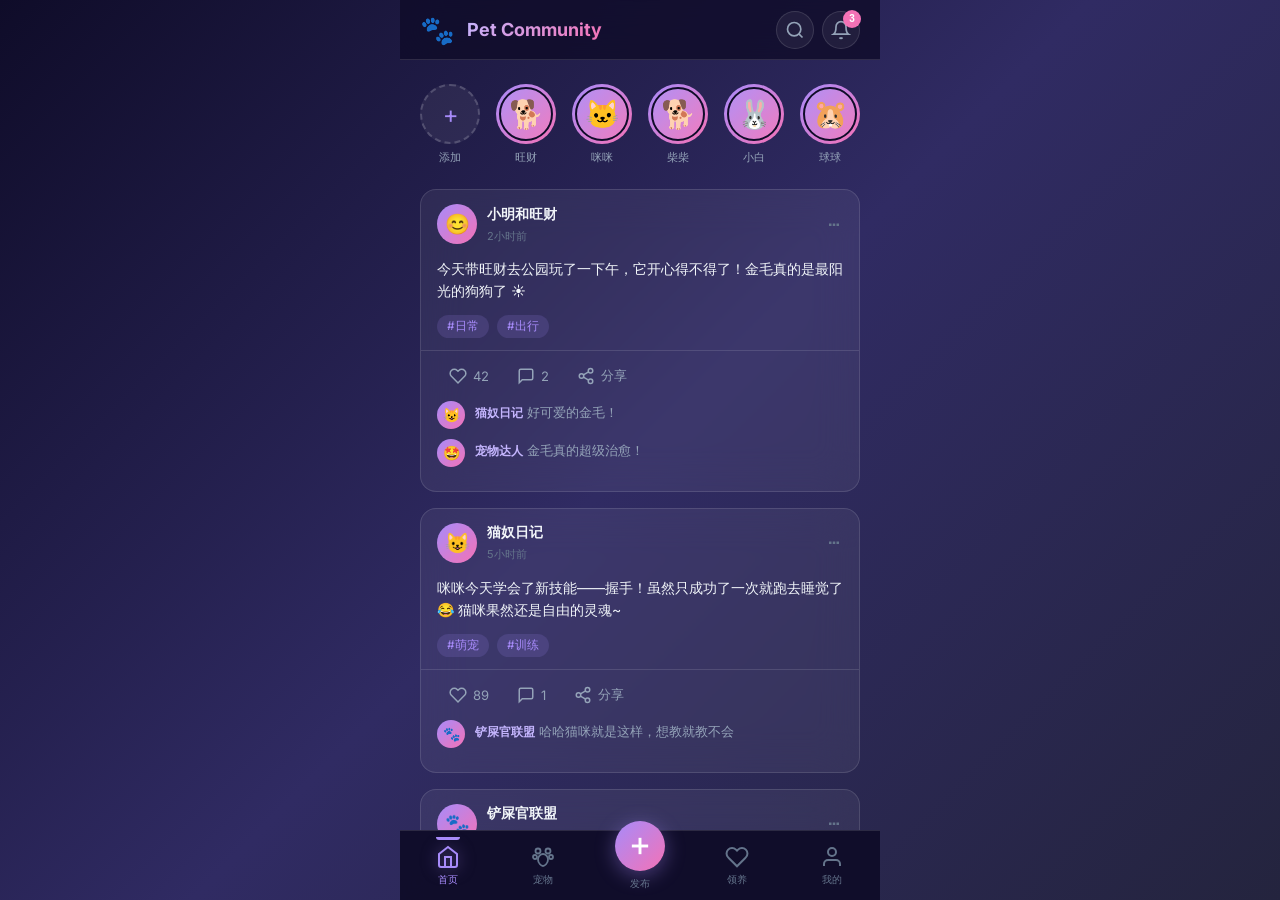
==== pet-community-app/index.html @ 3e1865d1 "feat: implement initial pet community application structure including adoption and community modules" ====
<!DOCTYPE html>
<html lang="zh-CN">

<head>
    <meta charset="UTF-8">
    <meta name="viewport" content="width=device-width, initial-scale=1.0, maximum-scale=1.0, user-scalable=no">
    <meta name="description" content="Pet Community - 宠物社区，分享宠物生活，发现宠物服务">
    <title>Pet Community 宠物社区</title>
    <link rel="preconnect" href="https://fonts.googleapis.com">
    <link href="https://fonts.googleapis.com/css2?family=Inter:wght@300;400;500;600;700;800&display=swap"
        rel="stylesheet">
    <link rel="stylesheet" href="css/style.css">
</head>

<body>
    <div class="app-container">
        <!-- 顶部导航栏 -->
        <header class="app-header" id="appHeader">
            <div class="header-left">
                <div class="header-logo">🐾</div>
                <div class="header-info">
                    <h1>Pet Community</h1>
                </div>
            </div>
            <div class="header-right">
                <button class="icon-btn" id="searchBtn" title="搜索">
                    <svg width="20" height="20" viewBox="0 0 24 24" fill="none" stroke="currentColor" stroke-width="2">
                        <circle cx="11" cy="11" r="8"></circle>
                        <path d="M21 21l-4.35-4.35"></path>
                    </svg>
                </button>
                <button class="icon-btn" id="notifBtn" title="通知">
                    <svg width="20" height="20" viewBox="0 0 24 24" fill="none" stroke="currentColor" stroke-width="2">
                        <path d="M18 8A6 6 0 0 0 6 8c0 7-3 9-3 9h18s-3-2-3-9"></path>
                        <path d="M13.73 21a2 2 0 0 1-3.46 0"></path>
                    </svg>
                    <span class="badge" id="notifBadge">3</span>
                </button>
            </div>
        </header>

        <!-- 页面容器 -->
        <main class="page-container">

            <!-- ========== 首页 - 社区动态 ========== -->
            <section class="page active" id="pageCommunity">
                <div class="page-scroll">
                    <!-- 宠物故事滑动 -->
                    <div class="stories-section">
                        <div class="stories-scroll" id="storiesScroll">
                            <!-- 由JS动态生成 -->
                        </div>
                    </div>

                    <!-- 动态列表 -->
                    <div id="postList">
                        <!-- 由JS动态生成 -->
                    </div>
                </div>
            </section>

            <!-- ========== 宠物档案页面 ========== -->
            <section class="page" id="pagePets">
                <div class="page-scroll">
                    <!-- 我的宠物 -->
                    <div class="section-header">
                        <h2 class="section-title">🐾 我的宠物</h2>
                    </div>
                    <div class="my-pets-scroll" id="myPetsScroll">
                        <!-- 由JS动态生成 -->
                    </div>

                    <!-- 宠物详情区域 -->
                    <div id="petDetailSection">
                        <!-- 由JS动态显示选中宠物的详情 -->
                    </div>

                    <!-- 健康记录 -->
                    <div class="health-section" id="healthSection">
                        <div class="section-header">
                            <h2 class="section-title">📋 健康记录</h2>
                            <button class="section-link" id="addHealthBtn">+ 添加</button>
                        </div>
                        <div class="health-timeline" id="healthTimeline">
                            <!-- 由JS动态生成 -->
                        </div>
                    </div>
                </div>
            </section>

            <!-- ========== 附近服务页面 ========== -->
            <section class="page" id="pageServices">
                <div class="page-scroll">
                    <div class="section-header">
                        <h2 class="section-title">📍 附近服务</h2>
                    </div>

                    <!-- 搜索 -->
                    <div class="search-bar">
                        <svg width="18" height="18" viewBox="0 0 24 24" fill="none" stroke="currentColor"
                            stroke-width="2">
                            <circle cx="11" cy="11" r="8"></circle>
                            <path d="M21 21l-4.35-4.35"></path>
                        </svg>
                        <input type="text" id="serviceSearch" placeholder="搜索宠物医院、美容店...">
                    </div>

                    <!-- 分类筛选 -->
                    <div class="filter-tags" id="serviceFilters">
                        <button class="filter-tag active" data-filter="all">全部</button>
                        <button class="filter-tag" data-filter="hospital">🏥 医院</button>
                        <button class="filter-tag" data-filter="grooming">✂️ 美容</button>
                        <button class="filter-tag" data-filter="park">🌳 乐园</button>
                        <button class="filter-tag" data-filter="shop">🛍️ 商店</button>
                        <button class="filter-tag" data-filter="training">🎓 训练</button>
                    </div>

                    <!-- 服务列表 -->
                    <div id="serviceList">
                        <!-- 由JS动态生成 -->
                    </div>
                </div>
            </section>

            <!-- ========== 领养中心页面 ========== -->
            <section class="page" id="pageAdoption">
                <div class="page-scroll">
                    <div class="section-header">
                        <h2 class="section-title">💕 领养中心</h2>
                    </div>

                    <!-- 领养统计 -->
                    <div class="adopt-stats">
                        <div class="adopt-stat-card">
                            <div class="adopt-stat-num" id="adoptWaiting">28</div>
                            <div class="adopt-stat-label">待领养</div>
                        </div>
                        <div class="adopt-stat-card">
                            <div class="adopt-stat-num" id="adoptSuccess">156</div>
                            <div class="adopt-stat-label">已领养</div>
                        </div>
                        <div class="adopt-stat-card">
                            <div class="adopt-stat-num" id="adoptVolunteer">42</div>
                            <div class="adopt-stat-label">志愿者</div>
                        </div>
                    </div>

                    <!-- 筛选 -->
                    <div class="filter-tags" id="adoptFilters">
                        <button class="filter-tag active" data-filter="all">全部</button>
                        <button class="filter-tag" data-filter="dog">🐕 狗狗</button>
                        <button class="filter-tag" data-filter="cat">🐱 猫咪</button>
                        <button class="filter-tag" data-filter="rabbit">🐰 兔子</button>
                        <button class="filter-tag" data-filter="other">🐹 其他</button>
                    </div>

                    <!-- 领养列表 -->
                    <div class="adopt-grid" id="adoptGrid">
                        <!-- 由JS动态生成 -->
                    </div>
                </div>
            </section>

            <!-- ========== 个人中心页面 ========== -->
            <section class="page" id="pageProfile">
                <div class="page-scroll">
                    <!-- 个人信息 -->
                    <div class="profile-header">
                        <div class="profile-avatar">
                            😊
                            <div class="edit-badge">✏️</div>
                        </div>
                        <div class="profile-name" id="profileName">宠物爱好者</div>
                        <div class="profile-bio" id="profileBio">爱宠物，爱生活 🐾</div>
                    </div>

                    <!-- 统计数据 -->
                    <div class="profile-stats">
                        <div class="profile-stat">
                            <div class="profile-stat-num" id="profilePosts">12</div>
                            <div class="profile-stat-label">帖子</div>
                        </div>
                        <div class="profile-stat">
                            <div class="profile-stat-num" id="profileFollowers">256</div>
                            <div class="profile-stat-label">粉丝</div>
                        </div>
                        <div class="profile-stat">
                            <div class="profile-stat-num" id="profileFollowing">89</div>
                            <div class="profile-stat-label">关注</div>
                        </div>
                    </div>

                    <!-- 菜单 - 我的内容 -->
                    <div class="menu-section">
                        <div class="menu-section-title">我的内容</div>
                        <div class="menu-list">
                            <div class="menu-item" data-action="myPosts">
                                <span class="menu-icon">📝</span>
                                <span class="menu-text">我的帖子</span>
                                <span class="menu-arrow">›</span>
                            </div>
                            <div class="menu-item" data-action="myFavorites">
                                <span class="menu-icon">⭐</span>
                                <span class="menu-text">我的收藏</span>
                                <span class="menu-badge">5</span>
                                <span class="menu-arrow">›</span>
                            </div>
                            <div class="menu-item" data-action="myAlbum">
                                <span class="menu-icon">📸</span>
                                <span class="menu-text">宠物相册</span>
                                <span class="menu-arrow">›</span>
                            </div>
                        </div>
                    </div>

                    <!-- 菜单 - 服务 -->
                    <div class="menu-section">
                        <div class="menu-section-title">服务</div>
                        <div class="menu-list">
                            <div class="menu-item" data-action="adoptRecord">
                                <span class="menu-icon">💕</span>
                                <span class="menu-text">领养记录</span>
                                <span class="menu-arrow">›</span>
                            </div>
                            <div class="menu-item" data-action="appointment">
                                <span class="menu-icon">📅</span>
                                <span class="menu-text">预约记录</span>
                                <span class="menu-badge">2</span>
                                <span class="menu-arrow">›</span>
                            </div>
                            <div class="menu-item" data-action="orders">
                                <span class="menu-icon">📦</span>
                                <span class="menu-text">我的订单</span>
                                <span class="menu-arrow">›</span>
                            </div>
                        </div>
                    </div>

                    <!-- 菜单 - 设置 -->
                    <div class="menu-section">
                        <div class="menu-section-title">设置</div>
                        <div class="menu-list">
                            <div class="menu-item" data-action="settings">
                                <span class="menu-icon">⚙️</span>
                                <span class="menu-text">应用设置</span>
                                <span class="menu-arrow">›</span>
                            </div>
                            <div class="menu-item" data-action="help">
                                <span class="menu-icon">❓</span>
                                <span class="menu-text">帮助与反馈</span>
                                <span class="menu-arrow">›</span>
                            </div>
                            <div class="menu-item" data-action="about">
                                <span class="menu-icon">ℹ️</span>
                                <span class="menu-text">关于我们</span>
                                <span class="menu-arrow">›</span>
                            </div>
                        </div>
                    </div>
                </div>
            </section>
        </main>

        <!-- 底部导航栏 -->
        <nav class="bottom-nav">
            <button class="nav-item active" data-page="pageCommunity">
                <svg class="nav-icon" width="24" height="24" viewBox="0 0 24 24" fill="none" stroke="currentColor"
                    stroke-width="2">
                    <path d="M3 9l9-7 9 7v11a2 2 0 0 1-2 2H5a2 2 0 0 1-2-2z"></path>
                    <polyline points="9 22 9 12 15 12 15 22"></polyline>
                </svg>
                <span>首页</span>
            </button>
            <button class="nav-item" data-page="pagePets">
                <svg class="nav-icon" width="24" height="24" viewBox="0 0 24 24" fill="none" stroke="currentColor"
                    stroke-width="1.8">
                    <path d="M12 21c-1.5 0-5-2.5-5-6.5C7 11.5 9.5 9 12 9s5 2.5 5 5.5c0 4-3.5 6.5-5 6.5z"></path>
                    <circle cx="7" cy="6" r="2.5"></circle>
                    <circle cx="17" cy="6" r="2.5"></circle>
                    <circle cx="4" cy="12" r="2"></circle>
                    <circle cx="20" cy="12" r="2"></circle>
                </svg>
                <span>宠物</span>
            </button>
            <button class="nav-item center-btn" id="centerPublishBtn">
                <div class="center-icon">
                    <svg width="28" height="28" viewBox="0 0 24 24" fill="none" stroke="currentColor"
                        stroke-width="2.5">
                        <line x1="12" y1="5" x2="12" y2="19"></line>
                        <line x1="5" y1="12" x2="19" y2="12"></line>
                    </svg>
                </div>
                <span>发布</span>
            </button>
            <button class="nav-item" data-page="pageAdoption">
                <svg class="nav-icon" width="24" height="24" viewBox="0 0 24 24" fill="none" stroke="currentColor"
                    stroke-width="2">
                    <path
                        d="M20.84 4.61a5.5 5.5 0 0 0-7.78 0L12 5.67l-1.06-1.06a5.5 5.5 0 0 0-7.78 7.78l1.06 1.06L12 21.23l7.78-7.78 1.06-1.06a5.5 5.5 0 0 0 0-7.78z">
                    </path>
                </svg>
                <span>领养</span>
            </button>
            <button class="nav-item" data-page="pageProfile">
                <svg class="nav-icon" width="24" height="24" viewBox="0 0 24 24" fill="none" stroke="currentColor"
                    stroke-width="2">
                    <path d="M20 21v-2a4 4 0 0 0-4-4H8a4 4 0 0 0-4 4v2"></path>
                    <circle cx="12" cy="7" r="4"></circle>
                </svg>
                <span>我的</span>
            </button>
        </nav>

        <!-- ========== 发布动态弹窗 ========== -->
        <div class="modal-overlay" id="publishModal">
            <div class="modal-content">
                <div class="modal-header">
                    <h3>📝 发布动态</h3>
                    <button class="close-btn" id="closePublishModal">✕</button>
                </div>
                <form id="publishForm">
                    <div class="form-group">
                        <label class="form-label">内容</label>
                        <textarea class="form-textarea" id="publishText" placeholder="分享你和宠物的故事..."></textarea>
                    </div>
                    <div class="form-group">
                        <label class="form-label">选择宠物</label>
                        <div class="option-group" id="publishPetSelect">
                            <!-- 由JS动态生成 -->
                        </div>
                    </div>
                    <div class="form-group">
                        <label class="form-label">添加标签</label>
                        <div class="option-group" id="publishTagSelect">
                            <button type="button" class="option-btn" data-tag="日常">📷 日常</button>
                            <button type="button" class="option-btn" data-tag="萌宠">🥰 萌宠</button>
                            <button type="button" class="option-btn" data-tag="美食">🍖 美食</button>
                            <button type="button" class="option-btn" data-tag="健康">💊 健康</button>
                            <button type="button" class="option-btn" data-tag="训练">🎾 训练</button>
                            <button type="button" class="option-btn" data-tag="出行">🚗 出行</button>
                        </div>
                    </div>
                    <button type="submit" class="submit-btn">发布</button>
                </form>
            </div>
        </div>

        <!-- ========== 添加宠物弹窗 ========== -->
        <div class="modal-overlay" id="addPetModal">
            <div class="modal-content">
                <div class="modal-header">
                    <h3>🐾 添加宠物</h3>
                    <button class="close-btn" id="closeAddPetModal">✕</button>
                </div>
                <form id="addPetForm">
                    <div class="form-group">
                        <label class="form-label">宠物类型</label>
                        <div class="option-group" id="petTypeSelect">
                            <button type="button" class="option-btn selected" data-type="dog" data-emoji="🐕">🐕 狗狗</button>
                            <button type="button" class="option-btn" data-type="cat" data-emoji="🐱">🐱 猫咪</button>
                            <button type="button" class="option-btn" data-type="rabbit" data-emoji="🐰">🐰 兔子</button>
                            <button type="button" class="option-btn" data-type="bird" data-emoji="🐦">🐦 鸟类</button>
                            <button type="button" class="option-btn" data-type="fish" data-emoji="🐟">🐟 鱼类</button>
                            <button type="button" class="option-btn" data-type="hamster" data-emoji="🐹">🐹 仓鼠</button>
                        </div>
                    </div>
                    <div class="form-group">
                        <label class="form-label">宠物名称</label>
                        <input type="text" class="form-input" id="petNameInput" placeholder="给你的宠物起个名字" required>
                    </div>
                    <div class="form-group">
                        <label class="form-label">品种</label>
                        <input type="text" class="form-input" id="petBreedInput" placeholder="例如：金毛、布偶猫">
                    </div>
                    <div class="form-row">
                        <div class="form-group">
                            <label class="form-label">年龄</label>
                            <input type="text" class="form-input" id="petAgeInput" placeholder="例如：2岁">
                        </div>
                        <div class="form-group">
                            <label class="form-label">性别</label>
                            <div class="option-group" id="petGenderSelect">
                                <button type="button" class="option-btn selected" data-gender="male">♂ 公</button>
                                <button type="button" class="option-btn" data-gender="female">♀ 母</button>
                            </div>
                        </div>
                    </div>
                    <div class="form-group">
                        <label class="form-label">体重（kg）</label>
                        <input type="number" class="form-input" id="petWeightInput" placeholder="输入体重" step="0.1"
                            min="0">
                    </div>
                    <button type="submit" class="submit-btn">确认添加</button>
                </form>
            </div>
        </div>

        <!-- ========== 添加健康记录弹窗 ========== -->
        <div class="modal-overlay" id="addHealthModal">
            <div class="modal-content">
                <div class="modal-header">
                    <h3>💊 添加健康记录</h3>
                    <button class="close-btn" id="closeHealthModal">✕</button>
                </div>
                <form id="healthForm">
                    <div class="form-group">
                        <label class="form-label">记录类型</label>
                        <div class="option-group" id="healthTypeSelect">
                            <button type="button" class="option-btn selected" data-type="vaccine">💉 疫苗</button>
                            <button type="button" class="option-btn" data-type="deworm">💊 驱虫</button>
                            <button type="button" class="option-btn" data-type="checkup">🩺 体检</button>
                        </div>
                    </div>
                    <div class="form-group">
                        <label class="form-label">选择宠物</label>
                        <div class="option-group" id="healthPetSelect">
                            <!-- 由JS动态生成 -->
                        </div>
                    </div>
                    <div class="form-group">
                        <label class="form-label">记录名称</label>
                        <input type="text" class="form-input" id="healthName" placeholder="例如：狂犬疫苗第2针">
                    </div>
                    <div class="form-group">
                        <label class="form-label">日期</label>
                        <input type="date" class="form-input" id="healthDate">
                    </div>
                    <div class="form-group">
                        <label class="form-label">备注</label>
                        <input type="text" class="form-input" id="healthNote" placeholder="选填">
                    </div>
                    <button type="submit" class="submit-btn">确认添加</button>
                </form>
            </div>
        </div>

        <!-- ========== 领养详情弹窗 ========== -->
        <div class="modal-overlay" id="adoptDetailModal">
            <div class="modal-content">
                <div class="modal-header">
                    <h3>💕 领养详情</h3>
                    <button class="close-btn" id="closeAdoptDetailModal">✕</button>
                </div>
                <div id="adoptDetailContent">
                    <!-- 由JS动态生成 -->
                </div>
            </div>
        </div>

        <!-- Toast提示 -->
        <div class="toast" id="toast"></div>
    </div>

    <!-- JavaScript 文件 -->
    <script src="js/app.js"></script>
    <script src="js/community.js"></script>
    <script src="js/pets.js"></script>
    <script src="js/services.js"></script>
    <script src="js/adoption.js"></script>
    <script src="js/profile.js"></script>
</body>

</html>
---- pet-community-app/css/style.css ----
/* ==========================================
   Pet Community 宠物社区 - 全局样式
   深色渐变 + 玻璃拟态设计
   ========================================== */

/* 导入字体 */
@import url('https://fonts.googleapis.com/css2?family=Inter:wght@300;400;500;600;700;800&display=swap');

/* CSS 变量 */
:root {
    /* 主色调 */
    --primary: #a78bfa;
    --primary-light: #c4b5fd;
    --primary-dark: #7c3aed;
    --accent: #f472b6;
    --accent-light: #f9a8d4;
    
    /* 背景渐变 */
    --bg-gradient: linear-gradient(135deg, #0f0c29 0%, #302b63 50%, #24243e 100%);
    --bg-dark: #0f0c29;
    
    /* 玻璃效果 */
    --glass-bg: rgba(255, 255, 255, 0.06);
    --glass-bg-hover: rgba(255, 255, 255, 0.10);
    --glass-border: rgba(255, 255, 255, 0.12);
    --glass-border-light: rgba(255, 255, 255, 0.18);
    
    /* 文字颜色 */
    --text-primary: #f1f5f9;
    --text-secondary: #94a3b8;
    --text-muted: #64748b;
    
    /* 功能颜色 */
    --success: #34d399;
    --warning: #fbbf24;
    --danger: #f87171;
    --info: #60a5fa;
    
    /* 尺寸 */
    --nav-height: 70px;
    --header-height: 60px;
    --radius-sm: 10px;
    --radius-md: 16px;
    --radius-lg: 24px;
    --radius-full: 9999px;
    
    /* 阴影 */
    --shadow-sm: 0 2px 8px rgba(0, 0, 0, 0.3);
    --shadow-md: 0 4px 20px rgba(0, 0, 0, 0.4);
    --shadow-lg: 0 8px 40px rgba(0, 0, 0, 0.5);
    --shadow-glow: 0 0 30px rgba(167, 139, 250, 0.3);
}

/* 全局重置 */
*, *::before, *::after {
    margin: 0;
    padding: 0;
    box-sizing: border-box;
}

html {
    font-size: 16px;
    -webkit-text-size-adjust: 100%;
}

body {
    font-family: 'Inter', -apple-system, BlinkMacSystemFont, 'Segoe UI', sans-serif;
    background: var(--bg-gradient);
    background-attachment: fixed;
    color: var(--text-primary);
    min-height: 100vh;
    overflow: hidden;
    -webkit-font-smoothing: antialiased;
}

/* 应用容器 */
.app-container {
    max-width: 480px;
    margin: 0 auto;
    height: 100vh;
    display: flex;
    flex-direction: column;
    position: relative;
    overflow: hidden;
}

/* ==========================================
   顶部导航栏
   ========================================== */
.app-header {
    height: var(--header-height);
    display: flex;
    align-items: center;
    justify-content: space-between;
    padding: 0 20px;
    background: rgba(15, 12, 41, 0.8);
    backdrop-filter: blur(20px);
    -webkit-backdrop-filter: blur(20px);
    border-bottom: 1px solid var(--glass-border);
    z-index: 100;
    flex-shrink: 0;
}

.header-left {
    display: flex;
    align-items: center;
    gap: 12px;
}

.header-logo {
    font-size: 28px;
    line-height: 1;
}

.header-info h1 {
    font-size: 18px;
    font-weight: 700;
    background: linear-gradient(135deg, var(--primary-light), var(--accent));
    -webkit-background-clip: text;
    -webkit-text-fill-color: transparent;
    background-clip: text;
}

.header-right {
    display: flex;
    align-items: center;
    gap: 8px;
}

.icon-btn {
    width: 38px;
    height: 38px;
    border-radius: var(--radius-full);
    border: 1px solid var(--glass-border);
    background: var(--glass-bg);
    color: var(--text-secondary);
    display: flex;
    align-items: center;
    justify-content: center;
    cursor: pointer;
    transition: all 0.3s ease;
    position: relative;
}

.icon-btn:hover {
    background: var(--glass-bg-hover);
    color: var(--primary-light);
    border-color: var(--glass-border-light);
}

.icon-btn .badge {
    position: absolute;
    top: -2px;
    right: -2px;
    width: 18px;
    height: 18px;
    background: var(--accent);
    border-radius: var(--radius-full);
    font-size: 10px;
    font-weight: 700;
    display: flex;
    align-items: center;
    justify-content: center;
    color: white;
}

/* ==========================================
   页面容器
   ========================================== */
.page-container {
    flex: 1;
    overflow: hidden;
    position: relative;
}

.page {
    position: absolute;
    top: 0;
    left: 0;
    right: 0;
    bottom: 0;
    display: none;
    opacity: 0;
    transition: opacity 0.3s ease;
}

.page.active {
    display: block;
    opacity: 1;
}

.page-scroll {
    height: 100%;
    overflow-y: auto;
    padding: 20px;
    padding-bottom: 30px;
    -webkit-overflow-scrolling: touch;
}

.page-scroll::-webkit-scrollbar {
    width: 0;
}

/* ==========================================
   底部导航栏
   ========================================== */
.bottom-nav {
    height: var(--nav-height);
    display: flex;
    align-items: center;
    justify-content: space-around;
    background: rgba(15, 12, 41, 0.95);
    backdrop-filter: blur(20px);
    -webkit-backdrop-filter: blur(20px);
    border-top: 1px solid var(--glass-border);
    padding-bottom: env(safe-area-inset-bottom);
    flex-shrink: 0;
    z-index: 100;
}

.nav-item {
    display: flex;
    flex-direction: column;
    align-items: center;
    gap: 4px;
    background: none;
    border: none;
    color: var(--text-muted);
    cursor: pointer;
    padding: 8px 12px;
    transition: all 0.3s ease;
    position: relative;
    font-family: inherit;
}

.nav-item span {
    font-size: 10px;
    font-weight: 500;
}

.nav-item .nav-icon {
    transition: all 0.3s ease;
}

.nav-item.active {
    color: var(--primary);
}

.nav-item.active .nav-icon {
    filter: drop-shadow(0 0 8px rgba(167, 139, 250, 0.5));
}

.nav-item.active::before {
    content: '';
    position: absolute;
    top: 0;
    left: 50%;
    transform: translateX(-50%);
    width: 24px;
    height: 3px;
    background: var(--primary);
    border-radius: 0 0 4px 4px;
}

/* 中间发布按钮 */
.nav-item.center-btn {
    position: relative;
    padding: 0;
}

.center-icon {
    width: 50px;
    height: 50px;
    border-radius: var(--radius-full);
    background: linear-gradient(135deg, var(--primary), var(--accent));
    display: flex;
    align-items: center;
    justify-content: center;
    color: white;
    box-shadow: 0 4px 20px rgba(167, 139, 250, 0.4);
    transition: all 0.3s ease;
    margin-top: -20px;
}

.nav-item.center-btn:hover .center-icon {
    transform: scale(1.1);
    box-shadow: 0 6px 30px rgba(167, 139, 250, 0.6);
}

.nav-item.center-btn span {
    margin-top: 2px;
}

/* ==========================================
   玻璃卡片
   ========================================== */
.glass-card {
    background: var(--glass-bg);
    backdrop-filter: blur(20px);
    -webkit-backdrop-filter: blur(20px);
    border: 1px solid var(--glass-border);
    border-radius: var(--radius-md);
    padding: 16px;
    transition: all 0.3s ease;
}

.glass-card:hover {
    background: var(--glass-bg-hover);
    border-color: var(--glass-border-light);
    transform: translateY(-2px);
    box-shadow: var(--shadow-md);
}

/* ==========================================
   首页 - 社区动态
   ========================================== */

/* 故事/头像横滑 */
.stories-section {
    margin-bottom: 20px;
}

.stories-scroll {
    display: flex;
    gap: 16px;
    overflow-x: auto;
    padding: 4px 0;
    -webkit-overflow-scrolling: touch;
}

.stories-scroll::-webkit-scrollbar {
    display: none;
}

.story-item {
    display: flex;
    flex-direction: column;
    align-items: center;
    gap: 6px;
    cursor: pointer;
    flex-shrink: 0;
}

.story-avatar {
    width: 60px;
    height: 60px;
    border-radius: var(--radius-full);
    padding: 3px;
    background: linear-gradient(135deg, var(--primary), var(--accent));
    transition: transform 0.3s ease;
}

.story-avatar:hover {
    transform: scale(1.08);
}

.story-avatar img,
.story-avatar .avatar-placeholder {
    width: 100%;
    height: 100%;
    border-radius: var(--radius-full);
    object-fit: cover;
    border: 2px solid var(--bg-dark);
    display: flex;
    align-items: center;
    justify-content: center;
    font-size: 28px;
    background: var(--glass-bg);
}

.story-item.add-story .story-avatar {
    background: var(--glass-bg);
    border: 2px dashed var(--glass-border-light);
    display: flex;
    align-items: center;
    justify-content: center;
    padding: 0;
}

.story-item.add-story .story-avatar span {
    font-size: 24px;
    color: var(--primary);
}

.story-name {
    font-size: 11px;
    color: var(--text-secondary);
    max-width: 60px;
    text-align: center;
    overflow: hidden;
    text-overflow: ellipsis;
    white-space: nowrap;
}

/* 动态帖子卡片 */
.post-card {
    background: var(--glass-bg);
    backdrop-filter: blur(20px);
    -webkit-backdrop-filter: blur(20px);
    border: 1px solid var(--glass-border);
    border-radius: var(--radius-md);
    margin-bottom: 16px;
    overflow: hidden;
    transition: all 0.3s ease;
}

.post-header {
    display: flex;
    align-items: center;
    justify-content: space-between;
    padding: 14px 16px;
}

.post-user {
    display: flex;
    align-items: center;
    gap: 10px;
}

.post-avatar {
    width: 40px;
    height: 40px;
    border-radius: var(--radius-full);
    object-fit: cover;
    background: linear-gradient(135deg, var(--primary), var(--accent));
    display: flex;
    align-items: center;
    justify-content: center;
    font-size: 20px;
    flex-shrink: 0;
}

.post-user-info h4 {
    font-size: 14px;
    font-weight: 600;
    color: var(--text-primary);
}

.post-user-info span {
    font-size: 11px;
    color: var(--text-muted);
}

.post-more {
    background: none;
    border: none;
    color: var(--text-muted);
    cursor: pointer;
    font-size: 20px;
    padding: 4px;
}

.post-content {
    padding: 0 16px 12px;
}

.post-text {
    font-size: 14px;
    line-height: 1.6;
    color: var(--text-primary);
    margin-bottom: 12px;
}

.post-images {
    border-radius: var(--radius-sm);
    overflow: hidden;
    margin-bottom: 4px;
}

.post-images img {
    width: 100%;
    height: 220px;
    object-fit: cover;
    display: block;
}

.post-images-grid {
    display: grid;
    grid-template-columns: 1fr 1fr;
    gap: 4px;
    border-radius: var(--radius-sm);
    overflow: hidden;
}

.post-images-grid img {
    width: 100%;
    height: 160px;
    object-fit: cover;
}

.post-tags {
    display: flex;
    gap: 8px;
    flex-wrap: wrap;
    margin-top: 8px;
}

.post-tag {
    font-size: 12px;
    color: var(--primary);
    background: rgba(167, 139, 250, 0.15);
    padding: 3px 10px;
    border-radius: var(--radius-full);
}

/* 帖子底部互动栏 */
.post-actions {
    display: flex;
    align-items: center;
    padding: 10px 16px;
    border-top: 1px solid var(--glass-border);
    gap: 4px;
}

.post-action-btn {
    display: flex;
    align-items: center;
    gap: 6px;
    background: none;
    border: none;
    color: var(--text-secondary);
    cursor: pointer;
    padding: 6px 12px;
    border-radius: var(--radius-full);
    font-size: 13px;
    transition: all 0.3s ease;
    font-family: inherit;
}

.post-action-btn:hover {
    background: var(--glass-bg);
    color: var(--text-primary);
}

.post-action-btn.liked {
    color: var(--accent);
}

.post-action-btn.liked .heart-icon {
    animation: heartBeat 0.4s ease;
}

@keyframes heartBeat {
    0% { transform: scale(1); }
    30% { transform: scale(1.3); }
    60% { transform: scale(0.9); }
    100% { transform: scale(1); }
}

.post-action-btn svg {
    width: 18px;
    height: 18px;
}

/* ==========================================
   宠物档案页面
   ========================================== */
.section-header {
    display: flex;
    align-items: center;
    justify-content: space-between;
    margin-bottom: 16px;
}

.section-title {
    font-size: 18px;
    font-weight: 700;
    color: var(--text-primary);
}

.section-link {
    font-size: 13px;
    color: var(--primary);
    background: none;
    border: none;
    cursor: pointer;
    font-family: inherit;
}

/* 我的宠物卡片列表 */
.my-pets-scroll {
    display: flex;
    gap: 14px;
    overflow-x: auto;
    padding: 4px 0 12px;
    -webkit-overflow-scrolling: touch;
}

.my-pets-scroll::-webkit-scrollbar {
    display: none;
}

.pet-card {
    flex-shrink: 0;
    width: 150px;
    background: var(--glass-bg);
    backdrop-filter: blur(20px);
    -webkit-backdrop-filter: blur(20px);
    border: 1px solid var(--glass-border);
    border-radius: var(--radius-md);
    padding: 16px 12px;
    text-align: center;
    cursor: pointer;
    transition: all 0.3s ease;
}

.pet-card:hover {
    transform: translateY(-4px);
    border-color: var(--primary);
    box-shadow: var(--shadow-glow);
}

.pet-card.add-pet {
    display: flex;
    flex-direction: column;
    align-items: center;
    justify-content: center;
    border-style: dashed;
    border-color: var(--glass-border-light);
}

.pet-card.add-pet .add-icon {
    font-size: 32px;
    margin-bottom: 8px;
    color: var(--primary);
}

.pet-card.add-pet span {
    font-size: 13px;
    color: var(--text-secondary);
}

.pet-avatar-lg {
    width: 70px;
    height: 70px;
    border-radius: var(--radius-full);
    margin: 0 auto 10px;
    background: linear-gradient(135deg, var(--primary), var(--accent));
    display: flex;
    align-items: center;
    justify-content: center;
    font-size: 36px;
    box-shadow: 0 4px 15px rgba(167, 139, 250, 0.3);
}

.pet-card h4 {
    font-size: 14px;
    font-weight: 600;
    margin-bottom: 4px;
}

.pet-card .pet-breed {
    font-size: 11px;
    color: var(--text-muted);
    margin-bottom: 6px;
}

.pet-card .pet-age {
    font-size: 11px;
    color: var(--primary);
    background: rgba(167, 139, 250, 0.15);
    padding: 2px 10px;
    border-radius: var(--radius-full);
    display: inline-block;
}

/* 健康记录 */
.health-section {
    margin-top: 24px;
}

.health-timeline {
    margin-top: 12px;
}

.health-item {
    display: flex;
    gap: 14px;
    padding: 14px 0;
    border-bottom: 1px solid var(--glass-border);
    position: relative;
}

.health-item::before {
    content: '';
    position: absolute;
    left: 17px;
    top: 42px;
    bottom: -1px;
    width: 2px;
    background: var(--glass-border);
}

.health-item:last-child::before {
    display: none;
}

.health-icon {
    width: 36px;
    height: 36px;
    border-radius: var(--radius-full);
    display: flex;
    align-items: center;
    justify-content: center;
    font-size: 18px;
    flex-shrink: 0;
    z-index: 1;
}

.health-icon.vaccine {
    background: rgba(52, 211, 153, 0.2);
}

.health-icon.deworm {
    background: rgba(251, 191, 36, 0.2);
}

.health-icon.checkup {
    background: rgba(96, 165, 250, 0.2);
}

.health-info h5 {
    font-size: 14px;
    font-weight: 600;
    margin-bottom: 3px;
}

.health-info p {
    font-size: 12px;
    color: var(--text-muted);
}

.health-date {
    font-size: 11px;
    color: var(--primary);
    margin-top: 4px;
}

/* ==========================================
   附近服务页面
   ========================================== */

/* 分类筛选标签 */
.filter-tags {
    display: flex;
    gap: 8px;
    overflow-x: auto;
    padding: 4px 0 16px;
    -webkit-overflow-scrolling: touch;
}

.filter-tags::-webkit-scrollbar {
    display: none;
}

.filter-tag {
    flex-shrink: 0;
    padding: 8px 18px;
    border-radius: var(--radius-full);
    background: var(--glass-bg);
    border: 1px solid var(--glass-border);
    color: var(--text-secondary);
    font-size: 13px;
    font-weight: 500;
    cursor: pointer;
    transition: all 0.3s ease;
    font-family: inherit;
}

.filter-tag.active {
    background: linear-gradient(135deg, var(--primary), var(--accent));
    color: white;
    border-color: transparent;
    box-shadow: 0 4px 15px rgba(167, 139, 250, 0.3);
}

/* 服务卡片 */
.service-card {
    background: var(--glass-bg);
    backdrop-filter: blur(20px);
    -webkit-backdrop-filter: blur(20px);
    border: 1px solid var(--glass-border);
    border-radius: var(--radius-md);
    padding: 16px;
    margin-bottom: 12px;
    display: flex;
    gap: 14px;
    transition: all 0.3s ease;
    cursor: pointer;
}

.service-card:hover {
    background: var(--glass-bg-hover);
    transform: translateY(-2px);
    box-shadow: var(--shadow-md);
}

.service-icon {
    width: 52px;
    height: 52px;
    border-radius: var(--radius-md);
    display: flex;
    align-items: center;
    justify-content: center;
    font-size: 28px;
    flex-shrink: 0;
}

.service-icon.hospital { background: rgba(248, 113, 113, 0.15); }
.service-icon.grooming { background: rgba(244, 114, 182, 0.15); }
.service-icon.park { background: rgba(52, 211, 153, 0.15); }
.service-icon.shop { background: rgba(251, 191, 36, 0.15); }
.service-icon.training { background: rgba(96, 165, 250, 0.15); }

.service-info {
    flex: 1;
    min-width: 0;
}

.service-info h4 {
    font-size: 15px;
    font-weight: 600;
    margin-bottom: 4px;
}

.service-info .service-desc {
    font-size: 12px;
    color: var(--text-muted);
    margin-bottom: 8px;
    overflow: hidden;
    text-overflow: ellipsis;
    white-space: nowrap;
}

.service-meta {
    display: flex;
    align-items: center;
    gap: 12px;
}

.service-rating {
    display: flex;
    align-items: center;
    gap: 4px;
    font-size: 12px;
    color: var(--warning);
}

.service-distance {
    font-size: 12px;
    color: var(--text-muted);
}

.service-price {
    font-size: 12px;
    color: var(--primary);
    margin-left: auto;
}

/* ==========================================
   领养中心页面
   ========================================== */

/* 领养统计 */
.adopt-stats {
    display: grid;
    grid-template-columns: repeat(3, 1fr);
    gap: 10px;
    margin-bottom: 20px;
}

.adopt-stat-card {
    background: var(--glass-bg);
    backdrop-filter: blur(20px);
    -webkit-backdrop-filter: blur(20px);
    border: 1px solid var(--glass-border);
    border-radius: var(--radius-md);
    padding: 16px 12px;
    text-align: center;
}

.adopt-stat-num {
    font-size: 24px;
    font-weight: 800;
    background: linear-gradient(135deg, var(--primary), var(--accent));
    -webkit-background-clip: text;
    -webkit-text-fill-color: transparent;
    background-clip: text;
}

.adopt-stat-label {
    font-size: 11px;
    color: var(--text-muted);
    margin-top: 4px;
}

/* 领养宠物卡片 */
.adopt-grid {
    display: grid;
    grid-template-columns: 1fr 1fr;
    gap: 12px;
}

.adopt-card {
    background: var(--glass-bg);
    backdrop-filter: blur(20px);
    -webkit-backdrop-filter: blur(20px);
    border: 1px solid var(--glass-border);
    border-radius: var(--radius-md);
    overflow: hidden;
    cursor: pointer;
    transition: all 0.3s ease;
}

.adopt-card:hover {
    transform: translateY(-4px);
    box-shadow: var(--shadow-glow);
    border-color: var(--primary);
}

.adopt-card-img {
    width: 100%;
    height: 140px;
    display: flex;
    align-items: center;
    justify-content: center;
    font-size: 60px;
    position: relative;
}

.adopt-card-img .adopt-badge {
    position: absolute;
    top: 8px;
    right: 8px;
    padding: 3px 10px;
    border-radius: var(--radius-full);
    font-size: 10px;
    font-weight: 600;
}

.adopt-badge.urgent {
    background: rgba(248, 113, 113, 0.9);
    color: white;
}

.adopt-badge.new {
    background: rgba(52, 211, 153, 0.9);
    color: white;
}

.adopt-card-body {
    padding: 12px;
}

.adopt-card-body h4 {
    font-size: 14px;
    font-weight: 600;
    margin-bottom: 4px;
}

.adopt-card-body .adopt-breed {
    font-size: 11px;
    color: var(--text-muted);
    margin-bottom: 8px;
}

.adopt-card-meta {
    display: flex;
    justify-content: space-between;
    align-items: center;
}

.adopt-card-meta span {
    font-size: 11px;
    color: var(--text-secondary);
}

.adopt-gender {
    display: flex;
    align-items: center;
    gap: 4px;
}

.gender-male { color: var(--info); }
.gender-female { color: var(--accent); }

/* ==========================================
   个人中心页面
   ========================================== */

/* 个人信息头部 */
.profile-header {
    text-align: center;
    padding: 20px 0 30px;
}

.profile-avatar {
    width: 90px;
    height: 90px;
    border-radius: var(--radius-full);
    margin: 0 auto 14px;
    background: linear-gradient(135deg, var(--primary), var(--accent));
    display: flex;
    align-items: center;
    justify-content: center;
    font-size: 44px;
    box-shadow: var(--shadow-glow);
    position: relative;
}

.profile-avatar .edit-badge {
    position: absolute;
    bottom: 2px;
    right: 2px;
    width: 26px;
    height: 26px;
    border-radius: var(--radius-full);
    background: var(--primary);
    display: flex;
    align-items: center;
    justify-content: center;
    font-size: 12px;
    border: 2px solid var(--bg-dark);
}

.profile-name {
    font-size: 20px;
    font-weight: 700;
    margin-bottom: 4px;
}

.profile-bio {
    font-size: 13px;
    color: var(--text-muted);
}

/* 用户数据统计 */
.profile-stats {
    display: flex;
    justify-content: center;
    gap: 30px;
    margin-bottom: 24px;
}

.profile-stat {
    text-align: center;
}

.profile-stat-num {
    font-size: 20px;
    font-weight: 700;
    color: var(--text-primary);
}

.profile-stat-label {
    font-size: 11px;
    color: var(--text-muted);
    margin-top: 2px;
}

/* 菜单列表 */
.menu-section {
    margin-bottom: 20px;
}

.menu-section-title {
    font-size: 13px;
    font-weight: 600;
    color: var(--text-muted);
    margin-bottom: 10px;
    padding-left: 4px;
}

.menu-list {
    background: var(--glass-bg);
    backdrop-filter: blur(20px);
    -webkit-backdrop-filter: blur(20px);
    border: 1px solid var(--glass-border);
    border-radius: var(--radius-md);
    overflow: hidden;
}

.menu-item {
    display: flex;
    align-items: center;
    padding: 14px 16px;
    cursor: pointer;
    transition: all 0.3s ease;
    border-bottom: 1px solid var(--glass-border);
}

.menu-item:last-child {
    border-bottom: none;
}

.menu-item:hover {
    background: var(--glass-bg-hover);
}

.menu-icon {
    font-size: 20px;
    width: 36px;
    text-align: center;
    flex-shrink: 0;
}

.menu-text {
    flex: 1;
    font-size: 14px;
    font-weight: 500;
}

.menu-arrow {
    color: var(--text-muted);
    font-size: 14px;
}

.menu-badge {
    background: var(--accent);
    color: white;
    font-size: 11px;
    font-weight: 600;
    padding: 2px 8px;
    border-radius: var(--radius-full);
    margin-right: 8px;
}

/* ==========================================
   模态弹窗
   ========================================== */
.modal-overlay {
    position: fixed;
    top: 0;
    left: 0;
    right: 0;
    bottom: 0;
    background: rgba(0, 0, 0, 0.6);
    backdrop-filter: blur(8px);
    -webkit-backdrop-filter: blur(8px);
    display: none;
    align-items: flex-end;
    justify-content: center;
    z-index: 1000;
    opacity: 0;
    transition: opacity 0.3s ease;
}

.modal-overlay.show {
    display: flex;
    opacity: 1;
}

.modal-content {
    background: linear-gradient(180deg, #1e1b4b 0%, #0f0c29 100%);
    border: 1px solid var(--glass-border);
    border-radius: var(--radius-lg) var(--radius-lg) 0 0;
    width: 100%;
    max-width: 480px;
    max-height: 90vh;
    overflow-y: auto;
    padding: 24px;
    transform: translateY(20px);
    transition: transform 0.3s ease;
}

.modal-overlay.show .modal-content {
    transform: translateY(0);
}

.modal-header {
    display: flex;
    align-items: center;
    justify-content: space-between;
    margin-bottom: 20px;
}

.modal-header h3 {
    font-size: 18px;
    font-weight: 700;
}

.close-btn {
    width: 32px;
    height: 32px;
    border-radius: var(--radius-full);
    border: 1px solid var(--glass-border);
    background: var(--glass-bg);
    color: var(--text-secondary);
    cursor: pointer;
    display: flex;
    align-items: center;
    justify-content: center;
    font-size: 16px;
    transition: all 0.3s ease;
}

.close-btn:hover {
    background: rgba(248, 113, 113, 0.2);
    color: var(--danger);
    border-color: rgba(248, 113, 113, 0.3);
}

/* ==========================================
   表单样式
   ========================================== */
.form-group {
    margin-bottom: 18px;
}

.form-label {
    display: block;
    font-size: 13px;
    font-weight: 600;
    color: var(--text-secondary);
    margin-bottom: 8px;
}

.form-input,
.form-select,
.form-textarea {
    width: 100%;
    padding: 12px 16px;
    background: var(--glass-bg);
    border: 1px solid var(--glass-border);
    border-radius: var(--radius-sm);
    color: var(--text-primary);
    font-size: 14px;
    font-family: inherit;
    transition: all 0.3s ease;
    outline: none;
}

.form-input:focus,
.form-select:focus,
.form-textarea:focus {
    border-color: var(--primary);
    box-shadow: 0 0 0 3px rgba(167, 139, 250, 0.15);
}

.form-input::placeholder,
.form-textarea::placeholder {
    color: var(--text-muted);
}

.form-textarea {
    min-height: 100px;
    resize: vertical;
}

.form-row {
    display: flex;
    gap: 12px;
}

.form-row .form-group {
    flex: 1;
}

/* 提交按钮 */
.submit-btn {
    width: 100%;
    padding: 14px;
    background: linear-gradient(135deg, var(--primary), var(--accent));
    border: none;
    border-radius: var(--radius-sm);
    color: white;
    font-size: 15px;
    font-weight: 600;
    cursor: pointer;
    transition: all 0.3s ease;
    font-family: inherit;
}

.submit-btn:hover {
    transform: translateY(-1px);
    box-shadow: 0 6px 20px rgba(167, 139, 250, 0.4);
}

.submit-btn:active {
    transform: translateY(0);
}

/* 选项按钮组 */
.option-group {
    display: flex;
    flex-wrap: wrap;
    gap: 8px;
}

.option-btn {
    padding: 8px 16px;
    border-radius: var(--radius-full);
    background: var(--glass-bg);
    border: 1px solid var(--glass-border);
    color: var(--text-secondary);
    font-size: 13px;
    cursor: pointer;
    transition: all 0.3s ease;
    font-family: inherit;
}

.option-btn.selected {
    background: rgba(167, 139, 250, 0.2);
    border-color: var(--primary);
    color: var(--primary-light);
}

/* ==========================================
   搜索栏
   ========================================== */
.search-bar {
    display: flex;
    align-items: center;
    gap: 10px;
    background: var(--glass-bg);
    border: 1px solid var(--glass-border);
    border-radius: var(--radius-full);
    padding: 10px 16px;
    margin-bottom: 16px;
    transition: all 0.3s ease;
}

.search-bar:focus-within {
    border-color: var(--primary);
    box-shadow: 0 0 0 3px rgba(167, 139, 250, 0.1);
}

.search-bar svg {
    color: var(--text-muted);
    flex-shrink: 0;
}

.search-bar input {
    flex: 1;
    background: none;
    border: none;
    outline: none;
    color: var(--text-primary);
    font-size: 14px;
    font-family: inherit;
}

.search-bar input::placeholder {
    color: var(--text-muted);
}

/* ==========================================
   空状态
   ========================================== */
.empty-state {
    text-align: center;
    padding: 40px 20px;
    color: var(--text-muted);
}

.empty-state .empty-icon {
    font-size: 60px;
    margin-bottom: 16px;
    opacity: 0.5;
}

.empty-state h3 {
    font-size: 16px;
    font-weight: 600;
    margin-bottom: 8px;
    color: var(--text-secondary);
}

.empty-state p {
    font-size: 13px;
    line-height: 1.6;
}

/* ==========================================
   Toast 提示
   ========================================== */
.toast {
    position: fixed;
    top: 20px;
    left: 50%;
    transform: translateX(-50%) translateY(-100px);
    background: rgba(30, 27, 75, 0.95);
    backdrop-filter: blur(20px);
    -webkit-backdrop-filter: blur(20px);
    border: 1px solid var(--glass-border);
    border-radius: var(--radius-sm);
    padding: 12px 24px;
    color: var(--text-primary);
    font-size: 14px;
    z-index: 2000;
    transition: transform 0.4s cubic-bezier(0.4, 0, 0.2, 1);
    box-shadow: var(--shadow-lg);
}

.toast.show {
    transform: translateX(-50%) translateY(0);
}

.toast.success {
    border-color: rgba(52, 211, 153, 0.3);
}

.toast.error {
    border-color: rgba(248, 113, 113, 0.3);
}

/* ==========================================
   加载动画
   ========================================== */
@keyframes fadeInUp {
    from {
        opacity: 0;
        transform: translateY(20px);
    }
    to {
        opacity: 1;
        transform: translateY(0);
    }
}

.animate-in {
    animation: fadeInUp 0.4s ease forwards;
}

/* 骨架屏加载 */
@keyframes shimmer {
    0% { background-position: -200px 0; }
    100% { background-position: 200px 0; }
}

.skeleton {
    background: linear-gradient(90deg, var(--glass-bg) 25%, rgba(255,255,255,0.08) 50%, var(--glass-bg) 75%);
    background-size: 400px 100%;
    animation: shimmer 1.5s infinite;
    border-radius: var(--radius-sm);
}

/* ==========================================
   滚动条美化
   ========================================== */
::-webkit-scrollbar {
    width: 4px;
}

::-webkit-scrollbar-track {
    background: transparent;
}

::-webkit-scrollbar-thumb {
    background: var(--glass-border);
    border-radius: 4px;
}

/* ==========================================
   响应式
   ========================================== */
@media (max-width: 380px) {
    .adopt-grid {
        grid-template-columns: 1fr;
    }
    
    .profile-stats {
        gap: 20px;
    }
}

/* 图片选择器样式 */
.image-upload-area {
    border: 2px dashed var(--glass-border-light);
    border-radius: var(--radius-md);
    padding: 30px;
    text-align: center;
    cursor: pointer;
    transition: all 0.3s ease;
    color: var(--text-muted);
}

.image-upload-area:hover {
    border-color: var(--primary);
    background: rgba(167, 139, 250, 0.05);
}

.image-upload-area .upload-icon {
    font-size: 36px;
    margin-bottom: 8px;
}

.image-upload-area p {
    font-size: 13px;
}

/* 宠物详情弹窗 */
.pet-detail-header {
    text-align: center;
    margin-bottom: 20px;
}

.pet-detail-avatar {
    width: 100px;
    height: 100px;
    border-radius: var(--radius-full);
    margin: 0 auto 12px;
    background: linear-gradient(135deg, var(--primary), var(--accent));
    display: flex;
    align-items: center;
    justify-content: center;
    font-size: 50px;
    box-shadow: var(--shadow-glow);
}

.pet-detail-name {
    font-size: 22px;
    font-weight: 700;
}

.pet-detail-breed {
    font-size: 13px;
    color: var(--text-muted);
    margin-top: 4px;
}

.pet-info-grid {
    display: grid;
    grid-template-columns: 1fr 1fr;
    gap: 10px;
    margin-bottom: 20px;
}

.pet-info-item {
    background: var(--glass-bg);
    border: 1px solid var(--glass-border);
    border-radius: var(--radius-sm);
    padding: 12px;
    text-align: center;
}

.pet-info-item .label {
    font-size: 11px;
    color: var(--text-muted);
    margin-bottom: 4px;
}

.pet-info-item .value {
    font-size: 15px;
    font-weight: 600;
    color: var(--primary-light);
}

/* 评论相关样式 */
.comments-section {
    padding: 0 16px 14px;
}

.comment-item {
    display: flex;
    gap: 10px;
    margin-bottom: 10px;
}

.comment-avatar {
    width: 28px;
    height: 28px;
    border-radius: var(--radius-full);
    background: linear-gradient(135deg, var(--primary), var(--accent));
    display: flex;
    align-items: center;
    justify-content: center;
    font-size: 14px;
    flex-shrink: 0;
}

.comment-body {
    flex: 1;
}

.comment-body .comment-user {
    font-size: 12px;
    font-weight: 600;
    color: var(--primary-light);
}

.comment-body .comment-text {
    font-size: 13px;
    color: var(--text-secondary);
    margin-top: 2px;
    line-height: 1.4;
}

/* 领养申请弹窗额外样式 */
.adopt-detail-img {
    width: 100%;
    height: 200px;
    border-radius: var(--radius-md);
    display: flex;
    align-items: center;
    justify-content: center;
    font-size: 80px;
    background: var(--glass-bg);
    margin-bottom: 16px;
}

.adopt-info-row {
    display: flex;
    justify-content: space-between;
    padding: 10px 0;
    border-bottom: 1px solid var(--glass-border);
    font-size: 14px;
}

.adopt-info-row .label {
    color: var(--text-muted);
}

.adopt-info-row .value {
    font-weight: 600;
    color: var(--text-primary);
}

.adopt-story {
    margin-top: 16px;
    padding: 14px;
    background: var(--glass-bg);
    border-radius: var(--radius-sm);
    border: 1px solid var(--glass-border);
}

.adopt-story h4 {
    font-size: 14px;
    font-weight: 600;
    margin-bottom: 8px;
    color: var(--primary-light);
}

.adopt-story p {
    font-size: 13px;
    line-height: 1.6;
    color: var(--text-secondary);
}
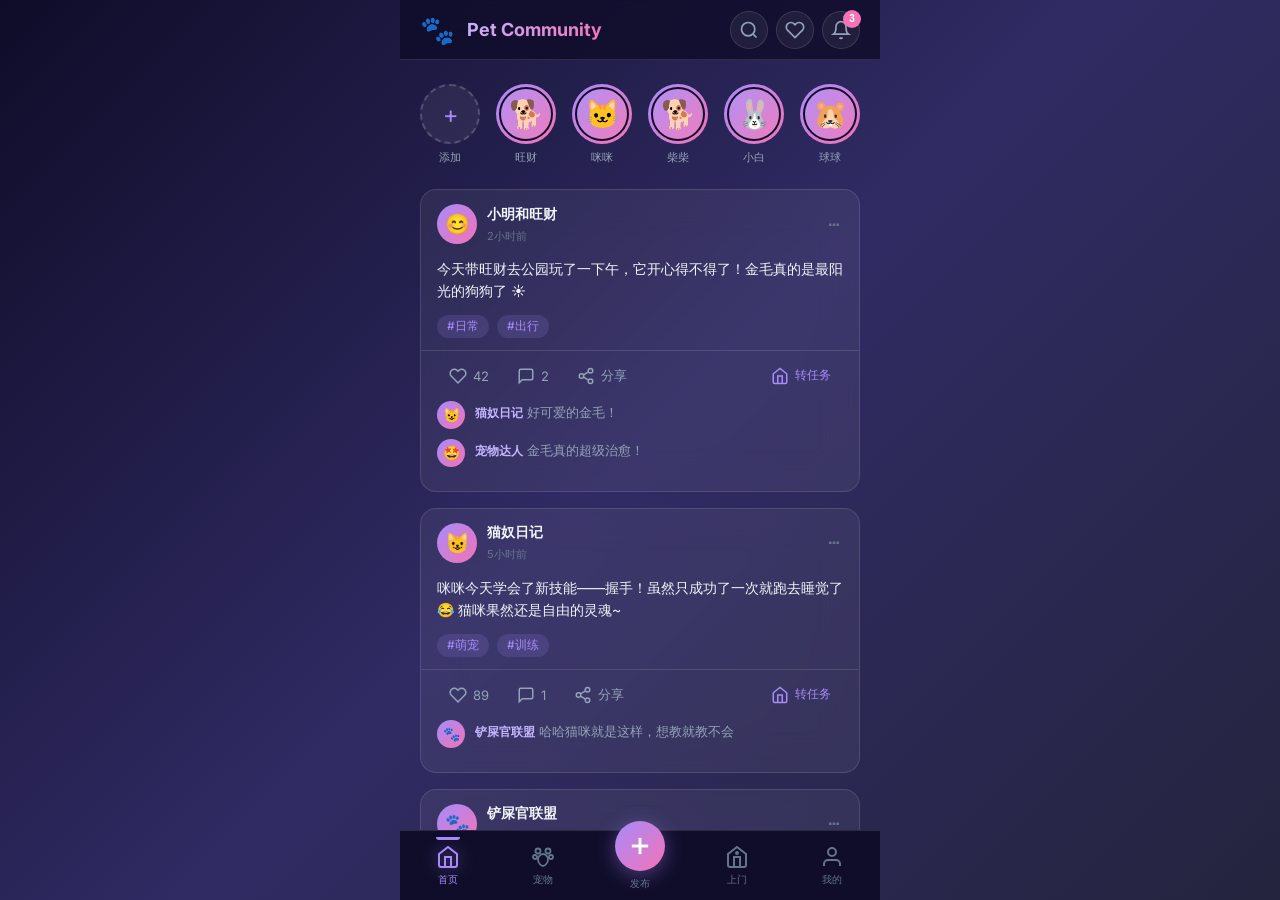
==== commit bff79c8b: "feat(pet-community): 增加上门服务模块 (Door Service) - 添加上门服务主页、分类筛选与状态统计  - 添加发布上门任务、志愿者认领任务功能  - 支持将社区动态一键" ====
--- a/pet-community-app/index.html
+++ b/pet-community-app/index.html
@@ -29,6 +29,11 @@
                         <path d="M21 21l-4.35-4.35"></path>
                     </svg>
                 </button>
+                <button class="icon-btn" id="headerAdoptBtn" title="领养中心">
+                    <svg width="20" height="20" viewBox="0 0 24 24" fill="none" stroke="currentColor" stroke-width="2">
+                        <path d="M20.84 4.61a5.5 5.5 0 0 0-7.78 0L12 5.67l-1.06-1.06a5.5 5.5 0 0 0-7.78 7.78l1.06 1.06L12 21.23l7.78-7.78 1.06-1.06a5.5 5.5 0 0 0 0-7.78z"></path>
+                    </svg>
+                </button>
                 <button class="icon-btn" id="notifBtn" title="通知">
                     <svg width="20" height="20" viewBox="0 0 24 24" fill="none" stroke="currentColor" stroke-width="2">
                         <path d="M18 8A6 6 0 0 0 6 8c0 7-3 9-3 9h18s-3-2-3-9"></path>
@@ -156,6 +161,52 @@
 
                     <!-- 领养列表 -->
                     <div class="adopt-grid" id="adoptGrid">
+                        <!-- 由JS动态生成 -->
+                    </div>
+                </div>
+            </section>
+
+            <!-- ========== 上门服务页面 ========== -->
+            <section class="page" id="pageDoorService">
+                <div class="page-scroll">
+                    <div class="section-header">
+                        <h2 class="section-title">🏠 上门服务</h2>
+                        <button class="section-link" id="publishTaskBtn">+ 发布任务</button>
+                    </div>
+
+                    <!-- 统计卡片 -->
+                    <div class="adopt-stats">
+                        <div class="adopt-stat-card">
+                            <div class="adopt-stat-num" id="doorTaskOpen">0</div>
+                            <div class="adopt-stat-label">待认领</div>
+                        </div>
+                        <div class="adopt-stat-card">
+                            <div class="adopt-stat-num" id="doorTaskClaimed">0</div>
+                            <div class="adopt-stat-label">进行中</div>
+                        </div>
+                        <div class="adopt-stat-card">
+                            <div class="adopt-stat-num" id="doorTaskCompleted">0</div>
+                            <div class="adopt-stat-label">已完成</div>
+                        </div>
+                    </div>
+
+                    <!-- 类型筛选 -->
+                    <div class="filter-tags" id="doorTypeFilters">
+                        <button class="filter-tag active" data-filter="all">全部</button>
+                        <button class="filter-tag" data-filter="feeding">🍽️ 上门喂养</button>
+                        <button class="filter-tag" data-filter="walking">🦮 上门遛狗</button>
+                    </div>
+
+                    <!-- 状态筛选 -->
+                    <div class="filter-tags" id="doorStatusFilters" style="padding-top:0;">
+                        <button class="filter-tag active" data-filter="all">全部状态</button>
+                        <button class="filter-tag" data-filter="open">🟡 待认领</button>
+                        <button class="filter-tag" data-filter="claimed">🔵 进行中</button>
+                        <button class="filter-tag" data-filter="completed">🟢 已完成</button>
+                    </div>
+
+                    <!-- 任务列表 -->
+                    <div id="doorTaskList">
                         <!-- 由JS动态生成 -->
                     </div>
                 </div>
@@ -292,14 +343,14 @@
                 </div>
                 <span>发布</span>
             </button>
-            <button class="nav-item" data-page="pageAdoption">
+            <button class="nav-item" data-page="pageDoorService">
                 <svg class="nav-icon" width="24" height="24" viewBox="0 0 24 24" fill="none" stroke="currentColor"
                     stroke-width="2">
-                    <path
-                        d="M20.84 4.61a5.5 5.5 0 0 0-7.78 0L12 5.67l-1.06-1.06a5.5 5.5 0 0 0-7.78 7.78l1.06 1.06L12 21.23l7.78-7.78 1.06-1.06a5.5 5.5 0 0 0 0-7.78z">
-                    </path>
+                    <path d="M3 9l9-7 9 7v11a2 2 0 0 1-2 2H5a2 2 0 0 1-2-2z"></path>
+                    <path d="M9 22V12h6v10"></path>
+                    <circle cx="12" cy="8" r="1" fill="currentColor"></circle>
                 </svg>
-                <span>领养</span>
+                <span>上门</span>
             </button>
             <button class="nav-item" data-page="pageProfile">
                 <svg class="nav-icon" width="24" height="24" viewBox="0 0 24 24" fill="none" stroke="currentColor"
@@ -447,6 +498,67 @@
             </div>
         </div>
 
+        <!-- ========== 发布上门服务任务弹窗 ========== -->
+        <div class="modal-overlay" id="publishTaskModal">
+            <div class="modal-content">
+                <div class="modal-header">
+                    <h3>🏠 发布上门服务</h3>
+                    <button class="close-btn" id="closePublishTaskModal">✕</button>
+                </div>
+                <form id="publishTaskForm">
+                    <div class="form-group">
+                        <label class="form-label">服务类型</label>
+                        <div class="option-group" id="taskTypeSelect">
+                            <button type="button" class="option-btn selected" data-type="feeding">🍽️ 上门喂养</button>
+                            <button type="button" class="option-btn" data-type="walking">🦮 上门遛狗</button>
+                        </div>
+                    </div>
+                    <div class="form-group">
+                        <label class="form-label">任务标题</label>
+                        <input type="text" class="form-input" id="taskTitleInput" placeholder="例如：需要上门喂猫3天" required>
+                    </div>
+                    <div class="form-group">
+                        <label class="form-label">详细描述</label>
+                        <textarea class="form-textarea" id="taskDescInput" placeholder="描述具体需求，如喂养次数、注意事项等..."></textarea>
+                    </div>
+                    <div class="form-group">
+                        <label class="form-label">选择宠物</label>
+                        <div class="option-group" id="taskPetSelect">
+                            <!-- 由JS动态生成 -->
+                        </div>
+                    </div>
+                    <div class="form-group">
+                        <label class="form-label">服务地址</label>
+                        <input type="text" class="form-input" id="taskAddressInput" placeholder="例如：朝阳区xxx小区" required>
+                    </div>
+                    <div class="form-row">
+                        <div class="form-group">
+                            <label class="form-label">服务时间</label>
+                            <input type="text" class="form-input" id="taskDateInput" placeholder="例如：4月5日-4月7日">
+                        </div>
+                        <div class="form-group">
+                            <label class="form-label">报酬（元/天）</label>
+                            <input type="number" class="form-input" id="taskRewardInput" placeholder="不填则为面议" min="0">
+                        </div>
+                    </div>
+                    <button type="submit" class="submit-btn">发布任务</button>
+                </form>
+            </div>
+        </div>
+
+        <!-- ========== 上门服务任务详情弹窗 ========== -->
+        <div class="modal-overlay" id="taskDetailModal">
+            <div class="modal-content">
+                <div class="modal-header">
+                    <h3>🏠 任务详情</h3>
+                    <button class="close-btn" id="closeTaskDetailModal">✕</button>
+                </div>
+                <div id="taskDetailContent">
+                    <!-- 由JS动态生成 -->
+                </div>
+            </div>
+        </div>
+
         <!-- Toast提示 -->
         <div class="toast" id="toast"></div>
     </div>
@@ -457,6 +569,7 @@
     <script src="js/pets.js"></script>
     <script src="js/services.js"></script>
     <script src="js/adoption.js"></script>
+    <script src="js/doorservice.js"></script>
     <script src="js/profile.js"></script>
 </body>
 
--- a/pet-community-app/css/style.css
+++ b/pet-community-app/css/style.css
@@ -1636,3 +1636,251 @@
     line-height: 1.6;
     color: var(--text-secondary);
 }
+
+/* ==========================================
+   上门服务模块
+   ========================================== */
+
+/* 任务卡片 */
+.door-task-card {
+    background: var(--glass-bg);
+    backdrop-filter: blur(20px);
+    -webkit-backdrop-filter: blur(20px);
+    border: 1px solid var(--glass-border);
+    border-radius: var(--radius-md);
+    margin-bottom: 14px;
+    overflow: hidden;
+    cursor: pointer;
+    transition: all 0.3s ease;
+}
+
+.door-task-card:hover {
+    background: var(--glass-bg-hover);
+    transform: translateY(-2px);
+    box-shadow: var(--shadow-md);
+    border-color: var(--glass-border-light);
+}
+
+/* 任务卡片头部 */
+.task-card-header {
+    display: flex;
+    align-items: center;
+    justify-content: space-between;
+    padding: 12px 16px 0;
+}
+
+/* 类型徽章 */
+.task-type-badge {
+    font-size: 12px;
+    font-weight: 600;
+    padding: 4px 12px;
+    border-radius: var(--radius-full);
+}
+
+.task-type-badge.feeding {
+    background: rgba(251, 191, 36, 0.15);
+    color: #fbbf24;
+}
+
+.task-type-badge.walking {
+    background: rgba(52, 211, 153, 0.15);
+    color: #34d399;
+}
+
+/* 状态徽章 */
+.task-status-badge {
+    font-size: 11px;
+    font-weight: 600;
+    padding: 4px 10px;
+    border-radius: var(--radius-full);
+}
+
+.task-status-badge.status-open {
+    background: rgba(251, 191, 36, 0.15);
+    color: #fbbf24;
+}
+
+.task-status-badge.status-claimed {
+    background: rgba(96, 165, 250, 0.15);
+    color: #60a5fa;
+}
+
+.task-status-badge.status-completed {
+    background: rgba(52, 211, 153, 0.15);
+    color: #34d399;
+}
+
+/* 任务卡片主体 */
+.task-card-body {
+    padding: 12px 16px 14px;
+}
+
+.task-card-main {
+    display: flex;
+    gap: 12px;
+    margin-bottom: 10px;
+}
+
+.task-pet-icon {
+    width: 44px;
+    height: 44px;
+    border-radius: var(--radius-full);
+    background: linear-gradient(135deg, var(--primary), var(--accent));
+    display: flex;
+    align-items: center;
+    justify-content: center;
+    font-size: 22px;
+    flex-shrink: 0;
+    box-shadow: 0 4px 12px rgba(167, 139, 250, 0.2);
+}
+
+.task-info {
+    flex: 1;
+    min-width: 0;
+}
+
+.task-title {
+    font-size: 15px;
+    font-weight: 600;
+    color: var(--text-primary);
+    margin-bottom: 4px;
+    overflow: hidden;
+    text-overflow: ellipsis;
+    white-space: nowrap;
+}
+
+.task-desc {
+    font-size: 12px;
+    color: var(--text-muted);
+    line-height: 1.5;
+    display: -webkit-box;
+    -webkit-line-clamp: 2;
+    line-clamp: 2;
+    -webkit-box-orient: vertical;
+    overflow: hidden;
+}
+
+/* 来自帖子标识 */
+.from-post-badge {
+    display: inline-block;
+    font-size: 10px;
+    color: var(--primary);
+    background: rgba(167, 139, 250, 0.12);
+    padding: 2px 8px;
+    border-radius: var(--radius-full);
+    margin-top: 6px;
+}
+
+/* 元数据行 */
+.task-meta-row {
+    display: flex;
+    gap: 16px;
+    margin-bottom: 10px;
+    flex-wrap: wrap;
+}
+
+.task-meta-item {
+    font-size: 12px;
+    color: var(--text-secondary);
+}
+
+/* 任务卡片底部 */
+.task-card-footer {
+    display: flex;
+    align-items: center;
+    justify-content: space-between;
+    padding-top: 10px;
+    border-top: 1px solid var(--glass-border);
+}
+
+.task-publisher {
+    display: flex;
+    align-items: center;
+    gap: 8px;
+}
+
+.task-pub-avatar {
+    width: 24px;
+    height: 24px;
+    border-radius: var(--radius-full);
+    background: linear-gradient(135deg, var(--primary), var(--accent));
+    display: flex;
+    align-items: center;
+    justify-content: center;
+    font-size: 14px;
+    flex-shrink: 0;
+}
+
+.task-publisher span {
+    font-size: 12px;
+    color: var(--text-secondary);
+}
+
+.task-reward {
+    font-size: 15px;
+    font-weight: 700;
+    color: var(--warning);
+}
+
+/* 志愿者信息 */
+.task-volunteer-info {
+    display: flex;
+    align-items: center;
+    gap: 8px;
+    margin-top: 10px;
+    padding: 8px 12px;
+    background: rgba(96, 165, 250, 0.08);
+    border-radius: var(--radius-sm);
+    font-size: 12px;
+    color: var(--text-secondary);
+}
+
+.task-volunteer-info .volunteer-name {
+    font-weight: 600;
+    color: var(--info);
+}
+
+/* 任务详情弹窗 */
+.task-detail-top {
+    display: flex;
+    align-items: center;
+    justify-content: center;
+    gap: 12px;
+    margin-bottom: 20px;
+}
+
+.task-detail-pet {
+    display: flex;
+    align-items: center;
+    gap: 14px;
+    margin-bottom: 16px;
+}
+
+.task-detail-pet-icon {
+    width: 60px;
+    height: 60px;
+    border-radius: var(--radius-full);
+    background: linear-gradient(135deg, var(--primary), var(--accent));
+    display: flex;
+    align-items: center;
+    justify-content: center;
+    font-size: 30px;
+    flex-shrink: 0;
+    box-shadow: var(--shadow-glow);
+}
+
+.task-detail-desc {
+    margin-bottom: 16px;
+}
+
+/* 转任务按钮样式（帖子操作栏中） */
+.post-action-btn.convert-task-btn {
+    margin-left: auto;
+    color: var(--primary);
+    font-size: 12px;
+}
+
+.post-action-btn.convert-task-btn:hover {
+    background: rgba(167, 139, 250, 0.15);
+    color: var(--primary-light);
+}
